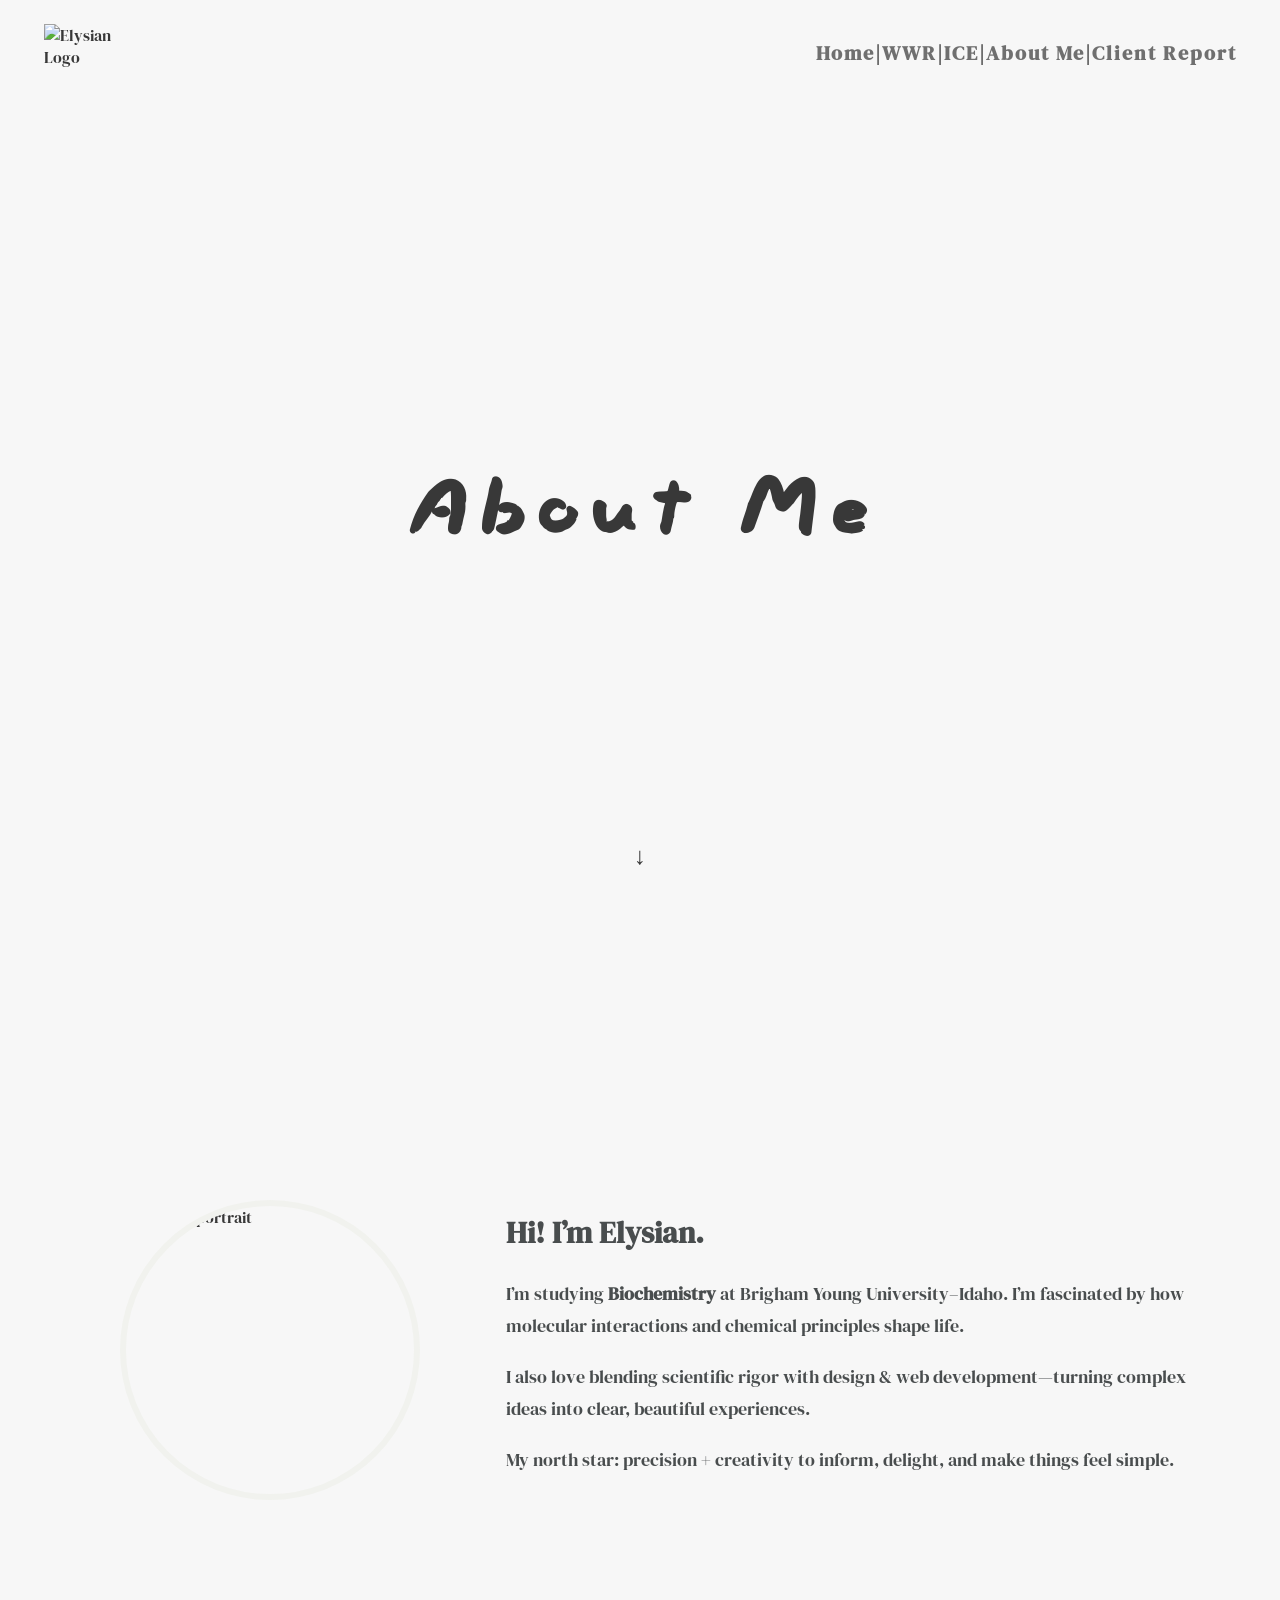
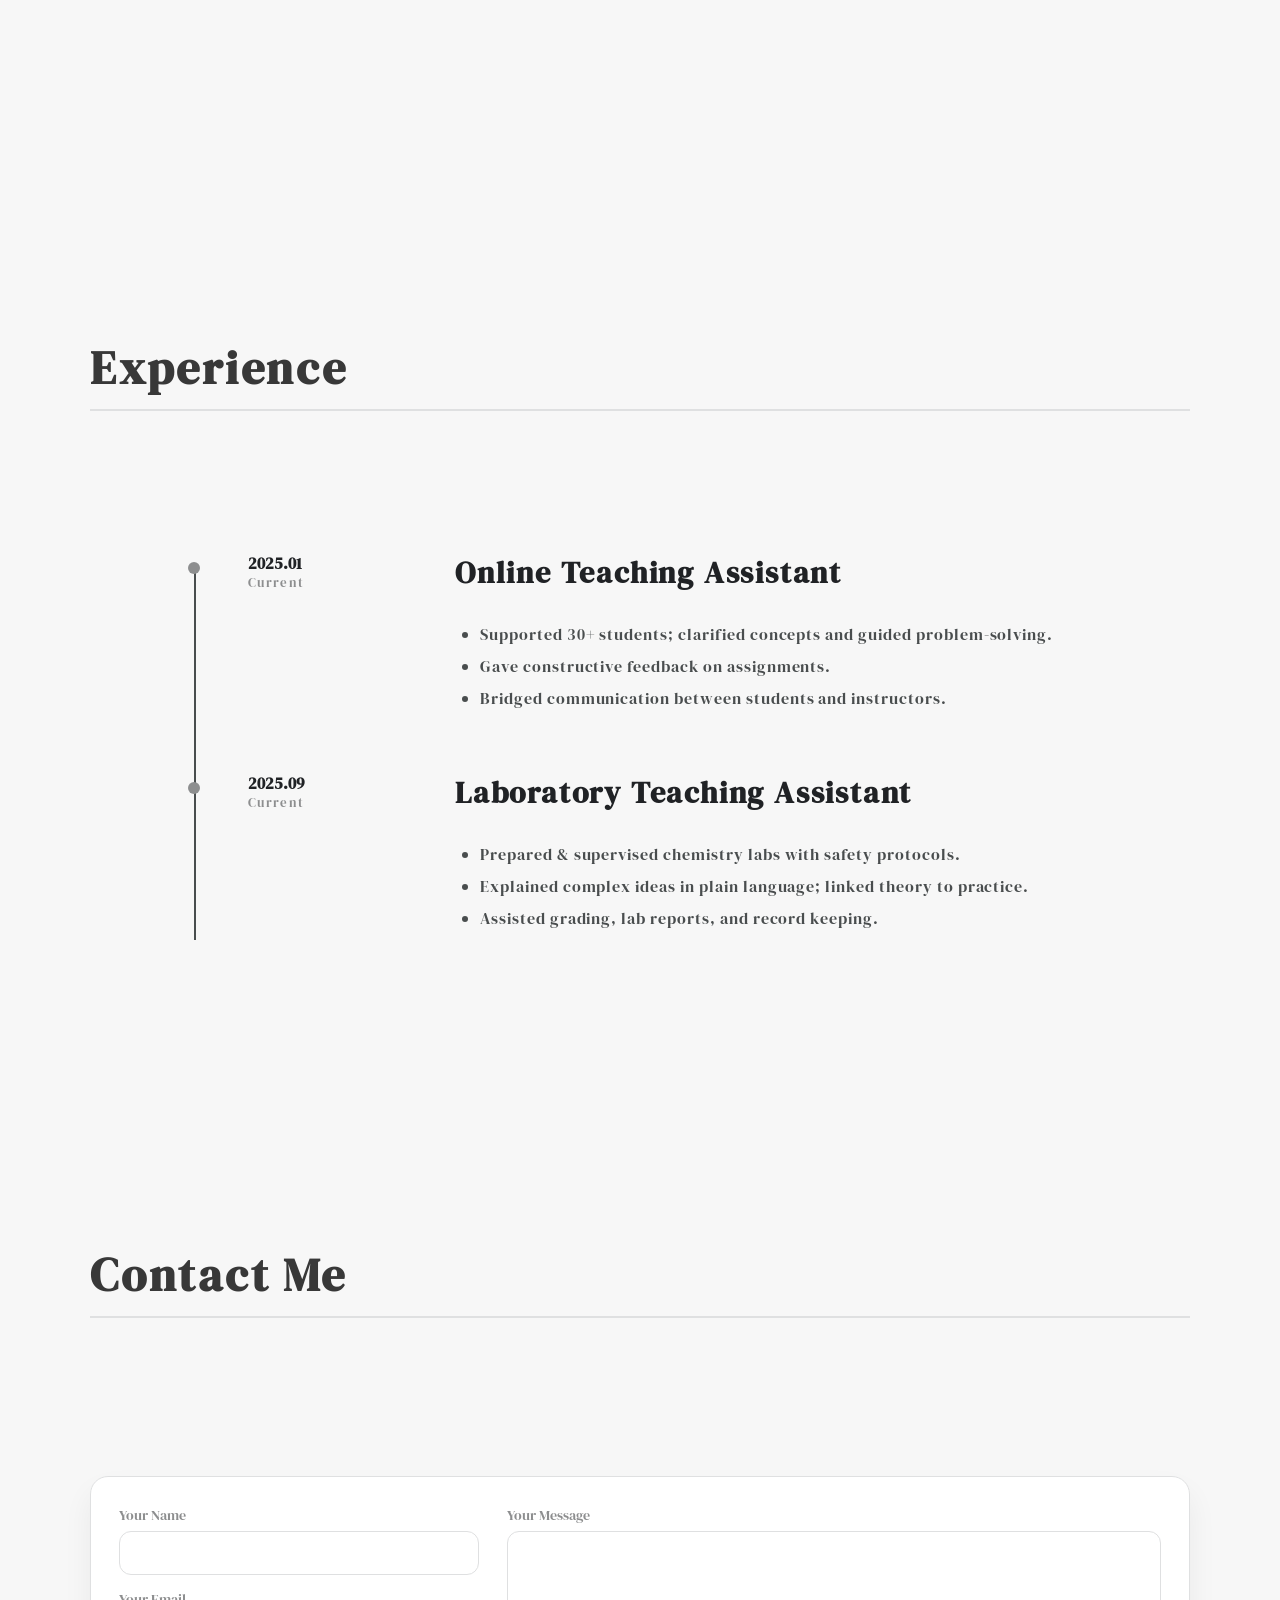
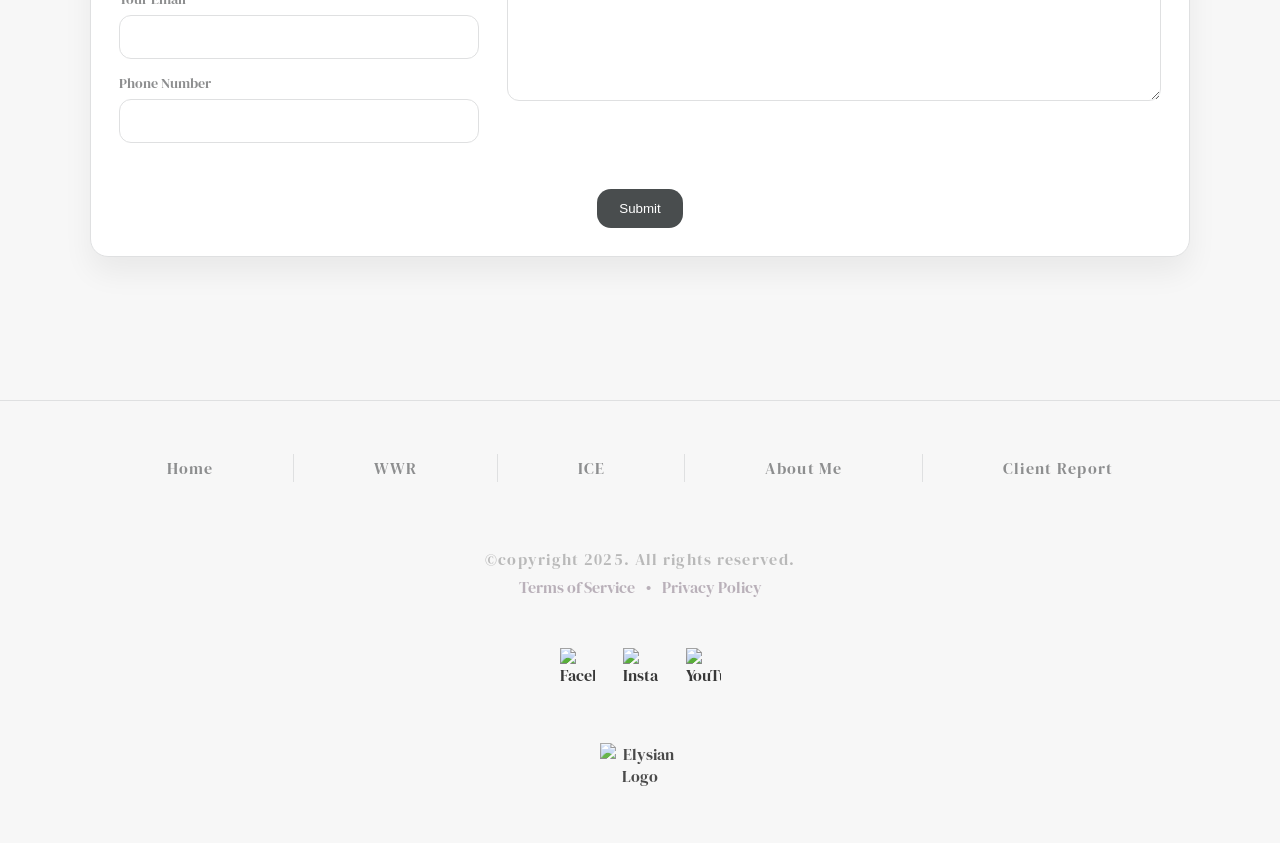
==== experience.html @ cd100fc3 "setting" ====
<!DOCTYPE html>
<html lang="en">
<head>
    <meta charset="UTF-8">
    <meta name="viewport" content="width=device-width, initial-scale=1.0">
    <link rel="stylesheet" href="experience.css">
    <title>YuHusin • Experience </title>
    <link rel="icon" href="images copy/logo_circle.ico" type="img/x-ico" />
</head>

<script>
    const footer = document.querySelector('footer, .site-footer');
    const ioFooter = new IntersectionObserver(
        ([entry]) => {
        document.body.classList.toggle('at-footer', entry.intersectionRatio > 0.35);
        },
        {
        threshold: [0, 0.35, 1],
        rootMargin: '0px 0px 0px 0px'
        }
    );

    if (footer) ioFooter.observe(footer);
</script>

<body>
    <div class="progress" aria-hidden="true"></div>
    <button id="toTop" aria-label="Baxk to top">↑</button>
    <header class="hero">
        <div class="hero_top">
            <a href=home.html><img id=logo src="images copy/logo_title.png" alt="Elysian Logo" ></a>
            <nav class="nav_header">
                <ul class="nav_list">
                    <a href="index.html">Home</a> |
                    <a href="./wwr/index.html" target="_blank">WWR</a> |
                    <a href="ICE.html">ICE</a> |
                    <a href="aboutme.html">About Me</a> |
                    <a href="client_report.html"> Client Report</a>
                </ul>
            </nav>
        </div>
        
        <div class="hero_center">
            <h1>About Me</h1>

        </div>

        <div class="scroll-down">↓</div>
    </header>
    <main>
        <section class="intro section reveal" data-delay="1">
            <div class="intro__card">
                <div class="intro__photo">
                    <img src="images copy/IMG_2912.JPG" alt="Elysian portrait">
                </div>

                <div class="intro__text">
                    <h2 class="hello">Hi! I’m <span>Elysian.</span></h2>
                    <p>
                        I’m studying <strong>Biochemistry</strong> at Brigham Young University–Idaho.
                        I’m fascinated by how molecular interactions and chemical principles shape life.
                    </p>
                    <p>
                        I also love blending scientific rigor with design & web development—turning complex ideas
                        into clear, beautiful experiences.
                    </p>
                    <p>
                        My north star: precision + creativity to inform, delight, and make things feel simple.
                    </p>
                </div>
            </div>
        </section>

        <section id="exp" class=" section experience reveal" data-delay="2">
            <h2 class="section__title left-only">Experience</h2>

            <div class="exp-grid">
            <div class="exp-date">
                <div class="date">2025.01</div>
                <div class="tick">Current</div>
            </div>
            <article class="exp-detail">
                <h3 class="role">Online Teaching Assistant</h3>
                <ul>
                    <li>Supported 30+ students; clarified concepts and guided problem-solving.</li>
                    <li>Gave constructive feedback on assignments.</li>
                    <li>Bridged communication between students and instructors.</li>
                </ul>
            </article>
            
            <div class="exp-date">
                <div class="date">2025.09</div>
                <div class="tick">Current</div>
            </div>
            <article class="exp-detail">
                <h3 class="role">Laboratory Teaching Assistant</h3>
                <ul>
                    <li>Prepared & supervised chemistry labs with safety protocols.</li>
                    <li>Explained complex ideas in plain language; linked theory to practice.</li>
                    <li>Assisted grading, lab reports, and record keeping.</li>
                </ul>
            </article>
        </section>

        <section class="contact section reveal" data-delay="3">
            <h2 class="section__title">Contact Me</h2>

            <form class="contact__form" action="#" method="post">
                <div class="form__left">
                    <label>
                        <span>Your Name</span>
                        <input type="text" name="name" required>
                    </label>

                    <label>
                        <span>Your Email</span>
                        <input type="email" name="email" required>
                    </label>

                    <label>
                        <span>Phone Number</span>
                        <input type="tel" name="phone">
                    </label>
                </div>

                <div class="form__right">
                    <label>
                        <span>Your Message</span>
                        <textarea name="message" rows="8" required></textarea>
                    </label>
                </div>

                <button class="btn" type="submit">Submit</button>
            </form>
        </section>
    </main>
    <script>
         const dots = document.querySelectorAll('.side-dots button');
        dots.forEach(btn=>{
            btn.addEventListener('click', ()=>{
                const id = btn.getAttribute('data-target');
                const el = document.querySelector(id);
                if (el) el.scrollIntoView({behavior:'smooth', block:'start'});
            });
        });

        const io = new IntersectionObserver((entries)=>{
            entries.forEach(e=>{
                if (e.isIntersecting){
                    dots.forEach(d=>d.classList.toggle('active', d.getAttribute('data-target') === '#'+e.target.id));
                }
            });
        } , {threshold:.6});
        ['#intro','#exp','#contact'].forEach(id=>{
            const el=document.querySelector(id); if(el) io.observe(el);
        });

        const root = document.documentElement;
        const toTop = document.getElementById('toTop');
        function onScroll() {
            const y = window.scrollY || 0;
            const dh = Math.max(document.body.scrollHeight, document.documentElement.scrollHeight);
            const h  = window.innerHeight;
            root.style.setProperty('--progress', Math.max(0, Math.min(1, y / (dh - h))));
            if (toTop) toTop.classList.toggle('show', y > 400);
        }
        window.addEventListener('scroll', onScroll, {passive:true});
        onScroll();
        if (toTop) toTop.addEventListener('click', () => window.scrollTo({top:0, behavior:'smooth'}));

        const ioReveal = new IntersectionObserver((entries)=>{
            entries.forEach(e => e.target.classList.toggle('is-visible', e.isIntersecting));
        }, {threshold: .2, rootMargin: "0px 0px -10% 0px"});
        document.querySelectorAll('.reveal').forEach(el => ioReveal.observe(el));

        const heroTitle = document.querySelector('.hero_center h1');
        window.addEventListener('scroll', () => {
            const dy = Math.min(40, window.scrollY * 0.08);
            if (heroTitle) heroTitle.style.transform = `translateY(${dy}px)`;
        }, {passive:true});

        const exp = document.querySelector('.experience');
        if (exp) {
            const ioExp = new IntersectionObserver(([e])=>{
                if (!e.isIntersecting) return;
            const rect = e.target.getBoundingClientRect();
            const vh   = window.innerHeight;
            const p = Math.max(0, Math.min(1, 1 - rect.top / Math.max(1, vh)));
            e.target.style.setProperty('--expProg', p.toFixed(3));
        }, {threshold: Array.from({length:10},(_,i)=>(i+1)/10)});
        ioExp.observe(exp);
        }
    </script>
</body>
<footer class="site-footer">
    <nav class="footer-nav">
        <ul>
        <li><a href="index.html">Home</a></li>
        <li><a href="/wwr/index.html">WWR</a></li>
        <li><a href="ICE.html">ICE</a></li>
        <li><a href="aboutme.html">About Me</a></li>
        <li><a href="client_report.html">Client Report</a></li>
        </ul>
    </nav>

    <p class="legal">
        ©copyright 2025. All rights reserved.
    </p>
    <p class="policies">
        <a href="#">Terms of Service</a>
        <span class="dot">•</span>
        <a href="#">Privacy Policy</a>
    </p>

    <div class="social">
        <a class="social__link facebook" href="https://facebook.com" target="_blank">
            <img src="images copy/facebook.png" data-color="images copy/facebook-Icon-color.png" alt="Facebook icon">
        </a>

        <a class="social__link instagram" href="https://instagram.com" target="_blank">
            <img src="images copy/instagram.png" data-color="images copy/instagram-Icon-color.png" alt="Instagram icon">
        </a>

        <a class="social__link youtube" href="https://youtube.com" target="_blank">
            <img src="images copy/youtube.png" data-color="images copy/youtube-Icon-color.png" alt="YouTube icon">
        </a>
    </div>
    <script>
        document.querySelectorAll('.social__link').forEach(link => {
        const img = link.querySelector('img');
        const graySrc  = img.getAttribute('src');
        const colorSrc = img.dataset.color;

        link.addEventListener('mouseenter', () => {
            img.src = colorSrc;
        });

        link.addEventListener('mouseleave', () => {
            img.src = graySrc;
        });
        });
    </script>
  <img class="footer-logo" src="images copy/logo_title.png" alt="Elysian Logo">
</footer>
---- experience.css ----
@import url('https://fonts.googleapis.com/css2?family=Slackside+One&display=swap');
@import url('https://fonts.googleapis.com/css2?family=Slackside+One&family=DM+Serif+Display:ital@0;1&display=swap');
:root{
  --ink:#202225; 
  --text:#494d4e; 
  --muted:#8d8e8f;
  --line:#dfe0e1; 
  --paper:#f1f2ee;
}

html {
    scroll-behavior : smooth;
}
*{box-sizing:border-box}
img{display: block; max-width:100% ;}
a {text-decoration: none; color:inherit;}

body {
    font-family: DM Serif Display, serif;
    margin: 0;
    padding: 0;
    background-color: #f7f7f7;
    color: #383838;
}

.reveal {
  opacity: 0;
  transform: translateY(18px) scale(.98);
  transition: opacity .6s ease, transform .6s ease;
  will-change: opacity, transform;
}

.reveal.is-visible {
  opacity: 1;
  transform: none;
}
.reveal[data-delay="1"] { transition-delay: .08s; }
.reveal[data-delay="2"] { transition-delay: .16s; }
.reveal[data-delay="3"] { transition-delay: .24s; }

.progress {
  position: fixed; inset: 0 0 auto 0; height: 3px;
  transform-origin: 0 50%;
  transform: scaleX(var(--progress, 0));
  background: linear-gradient(90deg, #494d4e, #8d8e8f);
  z-index: 9999; pointer-events: none;
  opacity: .95;
}
.hero {
    position: relative;
    min-height: 100vh;
    min-height: 100svh;
    display: flex;
    flex-direction: column;
    background: url("images copy/aboutme.jpeg") no-repeat center center/cover;
    background-attachment: fixed;
    justify-content: space-between;
    align-items: stretch;
    padding: 14px 18px;
    overflow: hidden;
    animation: heroZoom 2s ease-in-out infinite alternate;
    transition: filter 0.5s ease, background-position 0.5s ease;
}

@keyframes heroZoom {
    0% {background-size:100% auto;}
    100% {background-size: 110% auto;}
}


.hero_top {
    display: flex;
    justify-content: space-between;
    align-items: center;
    gap:16px;
}

#logo {
    width: 8%;
    height:auto;
    margin-left: 2%;
    margin-top: -2.3%;
    animation: logo-float 6s ease-in-out infinite;
    will-change: transform;
    position: fixed;
}

#logo:hover {
    animation: logo-wiggle .6s ease both;
}
@keyframes logo-float {
    0%,100% {transfrom:translateY(0);}
    50% {transform:trranslateY(-6px);}
}

@keyframes logo-wiggle {
    0% {transform: rotate(0deg) scale(1);}
    25% {transform: rotate(-4deg) scale(1.02);}
    50% {transform: rotate(3deg) scale(1.02);}
    75% {transform: rotate(-2deg) scale(1.01);}
    100% {transform: rotate(0deg) scale(1);}
}

.nav_list {
    font-family: "DM Serif Display", serif;
    font-size: 20px;
    font-weight: 900;
    overflow: hidden;
    list-style: none;
    margin: 25px;
    padding-right: 200%;
    display: flex;
    justify-self: center;
    align-items:center;
    gap: 15%;
    white-space:nowrap;
    letter-spacing: 2px;
}

.nav_list a {
    color: #6f6f6f;
    text-decoration: none;
    transition: color 0.2s ease;
    position:relative;
    animation: fadeIn 500ms ease-out both;
}

.nav_list a::after {
    content: "";
    position: absolute;
    left: 50%;
    bottom: -6px;
    transform: translateX(-50%);
    width: 0;
    height: 2px;
    background-color: #70655c; /* accent */
    border-radius: 2px;
    box-shadow: 0 0 5px #70655c80; /* soft glow */
    transition: width 0.3s ease, background-color 0.3s ease;
}

.nav_list a:hover {
    color : #3c3b3c;
    text-shadow: 0 0 5px #70655c55; /* soft text glow */
    transform: translateY(-5px);
    background-size: 100% 2px;
}

.nav_list a:hover::after {
    width: 100%;
    background-color: #494d4e;
}

.hero_center {
    flex: 1 1 auto;
    display:flex;
    flex-direction:column;
    align-items:center;
    justify-content: center;
    text-align: center;
    padding: 12px;
}

.hero_center h1{
    margin:0 0 8px;
    font-family: "Slackside One", cursive;
    font-weight:800;
    font-size: clamp(100px, 7vw, 66px);
    letter-spacing: 0.08em;
    color:#383838;
    margin:0;
    position:relative;
    transition: all 0.5s ease;
    animation: bounce-in .7s cubic-bezier(.26, .68, .3, 1.2);
    will-change: transform;
    transition: transform .2s ease;
}

.hero h1:hover{ 
    transform: translateY(-2px) scale(1.02); 
    transition: transform .01s ease; 
    animation: boop .25s ease both;
}

@keyframes bounce-in {
    0% {transform: translateY(24px) scale(.96); opacity: 0;}
    60% {transform: translateY(-6px) scale(1.02); opacity: 1;}
    100% {transform: translateY(0) scale(1);}
}

@keyframes boop {
    0% {transform: translateY(0) scale(1);}
    50% {transform: translateY(-3px) scale(1.04);}
    100% {transform: translateY(0) scale(1);}
}

.scroll-down {
    position:absolute;
    bottom: 28px;
    left:50%;
    transform: translateX(-50%);
    font-size:24px;
    color:#383838;
    animation: bounce 1.6s infinite;
}

#toTop {
  position: fixed; 
  right: 18px; 
  bottom: 18px;
  width: 44px; 
  height: 44px; 
  border-radius: 50%;
  display: grid; 
  place-items: center;
  border: 1px solid var(--line); 
  background: #fff;
  color: var(--text); 
  box-shadow: 0 10px 22px rgba(0,0,0,.12);
  transform: translateY(12px); 
  opacity: 0; 
  cursor: pointer;
  transition: transform .25s ease, opacity .25s ease, background .2s ease;
  z-index: 9999;
}
#toTop.show { transform: none; opacity: 1; }
#toTop:hover { background: #f8f8f8; }

body.at-footer #content {
    opacity: 0;
    filter: blur(4px);
    transform: translateY(6px);
    pointer-events: none;   
}

.snap{
    scroll-snap-type: y mandatory;
}

.section {
    min-height: 100vh;
    scroll-snap-align: start;
    display: grid;
    place-items: center;
    padding:clamp(32px, 6vw, 80px) 6%;
}

.section__title{
    width:100%;
    max-width: 1100px;
    font-size: clamp(28px, 4.2vw, 46px);
    letter-spacing: .06em;
    margin: 0 0 24px;
    border-bottom: 2px solid var(--line);
    padding-bottom: 10px;
}

.intro__card{
    width: min(1100px, 100%);
    display: grid;
    grid-template-columns: 360px 1fr;
    gap: clamp(24px, 5vw, 56px);
    align-items: center;
}

.intro__photo{
    display: grid;
    place-items: center;
}

.intro__photo img {
    width:300px; 
    height: 300px;
    object-fit: cover;
    border-radius: 50%;
    border: 6px solid var(--paper);
    transition: transform .25s ease, box-shadow .25s ease;
    will-change: transform;
}


.intro__photo img:hover {
    transform: perspective(800px) rotateX(6deg) rotateY(-6deg) translateZ(0);
    box-shadow: 0 20px 46px rgba(0,0,0,.16);
}
.intro__text{
    color: var(--text);
    line-height: 1.8;
    font-size: clamp(16px, 1.5vw, 18px);
}

.hello{
    margin: 0 0 10px;
    font-size: clamp(30px, 2vw, 54px);
}

.experience { --expProg: 0; } 

.exp-grid{
    width:min(1100px,100%); 
    display:grid;
    grid-template-columns:320px 1fr; 
    gap:28px 40px; 
    position:relative;
}
.exp-grid::before{ 
     content:""; 
     position:absolute; 
     left:103.5px; 
     top:20px; 
     bottom:24px; 
     width:2px; 
     background:var(--line);
    background:
    linear-gradient(#494d4e, #494d4e) left top/2px calc(var(--expProg)*100%) no-repeat,
    linear-gradient(var(--line), var(--line)) left top/2px 100% no-repeat;
}
.exp-date{
    grid-column:1; 
    align-self:start; 
    position:relative;
    padding-left:38px; 
    margin-left:120px; 
}
.exp-date::before{ 
    content:""; 
    position:absolute; 
    left:-22px; top:10px; 
    width:12px; height:12px;
    background:var(--muted); 
    border-radius:50%; 
}

.exp-date .date{ 
    color:var(--ink); 
    font-weight:700; 
}
.exp-date .tick{ 
    color:var(--muted); 
    font-size:13px; 
    letter-spacing:.1em; }

.exp-detail{
    grid-column:2; 
    padding-top:0px; 
    padding-bottom: 25px;
    margin: 0;
}
.role{ 
    margin:0 5px 25px; 
    color:var(--ink); 
    font-size: 30px; 
    letter-spacing: .06em;
}
.exp-detail ul{ 
    margin-bottom: 5px;
    padding-left:30px; 
    color:var(--text); 
    letter-spacing: .06em;
    line-height:2em; 
}

.contact__form{
    width:min(1100px,100%); 
    display:grid; 
    grid-template-columns:360px 1fr;
    gap: clamp(18px,3.5vw,28px); 
    align-items:start; 
    background:#fff;
    border:1px solid var(--line); 
    border-radius:18px; 
    padding: clamp(18px,3.5vw,28px);
    box-shadow:0 16px 30px rgba(0,0,0,.06);
}
.contact__form label{ 
    display:grid; 
    gap:6px; 
    margin-bottom:14px; 
    color:var(--text); 
}
.contact__form span{ 
    font-size:14px; 
    color:var(--muted); 
}
.contact__form input, .contact__form textarea{
    width:100%; 
    border:1px solid var(--line); 
    background:#fff; 
    border-radius:12px;
    padding:12px 14px; 
    font-family:"DM Serif Display",serif; 
    color:var(--ink);
    transition: box-shadow .2s ease, border-color .2s ease;
}
.contact__form input:focus, .contact__form textarea:focus{ 
    border-color:var(--muted); 
    box-shadow:0 0 0 3px rgba(141,142,143,.18); 
}
.btn{
    grid-column:1 / -1; 
    justify-self:center ; 
    margin-top:4px; 
    background:var(--text); 
    color:#fff;
    border:none; 
    border-radius:14px; 
    padding:12px 22px; 
    cursor:pointer;
    transition:transform .15s ease, box-shadow .2s ease, background .2s ease;
}
.btn:hover{ 
    transform:translateY(-1px); 
    box-shadow:0 10px 18px rgba(0,0,0,.12); 
}

@media (max-width: 980px){
    .intro__card{ grid-template-columns:1fr; text-align:center; }
    .exp-grid{ grid-template-columns:1fr; }
    .exp-grid::before{ display:none; }
    .exp-date{ margin-left:0; padding-left:0; }
    .exp-date::before{ left:-9999px; } /* hide dot on small screens */
    .contact__form{ grid-template-columns:1fr; }
}

.site-footer{
    position:relative;
    border-top:1px solid #dfe0e1;
    text-align:center;
    padding: 36px 4% 56px;
    z-index: 10;
}

body.at-footer .quicklinks_item,
body.at-footer .fade-up {
  transition: none !important;
}

.footer-nav {
    padding-bottom: 25px;
}
.footer-nav ul{
    list-style:none;
    margin:0 0 18px;
    padding:0;
    display:flex;
    justify-content:center;
    align-items:center;
    gap:0;
    flex-wrap:wrap;
}

.footer-nav li{
    position:relative;
    padding: 20px 80px;
}

.footer-nav li:not(:last-child)::after{
    content:"";
    position:absolute;
    right:0;
    top:50%;
    transform: translateY(-50%);
    width:1px;
    height:28px;
    background:#dfe0e1;              
}

.footer-nav a{
    color:#8d8e8f;
    font-weight:500;
    letter-spacing:.08em;
    transition: color .2s ease, transform .2s ease;
}

.footer-nav a:hover{
    color:#3c3b3c;
    transform: translateY(-2px);
}

.legal{ 
    margin: 6px 0 6px; 
    color:#b9b9b9; 
    letter-spacing: 0.08em;
}
.policies{ 
    margin: 0 0 16px; 
    color:#b9b0b9; }
.policies a{
    color:#b9b0b9;
    text-decoration:none;
    transition: color .2s ease;
}
.policies .dot{ margin: 0 8px; }

.social {
    display: flex;
    justify-content: center;
    align-items: center;
    gap: 28px;
    margin-top: 50px;
}

.social__link {
    position:relative;
    display:inline-flex;
    align-items: center;
    gap:4px;
    color:inherit;
    transition: gap .25s ease, transform .25s ease;
}

.social__link:hover{ gap:14px; } 

.social__link img {
    width:35px;
    height:35px;
    display:block;
    transition: transform 0.25s ease, opacity 0.25s ease;
}


.social__link:hover img {
    transform: scale(1.02);
}

.social__link:hover {
    opacity: 1;
    transform: translateX(0);
}

.footer-logo {
    width: 80px;
    height: auto;
    margin:60px auto 0;
    opacity: .9;
}

@media (max-width: 640px) {
    .footer-nav li {padding: 8px 16px};
    .footer-nav li::not(:last-child)::after {height: 22px};
    .social { gap:16px; }
}
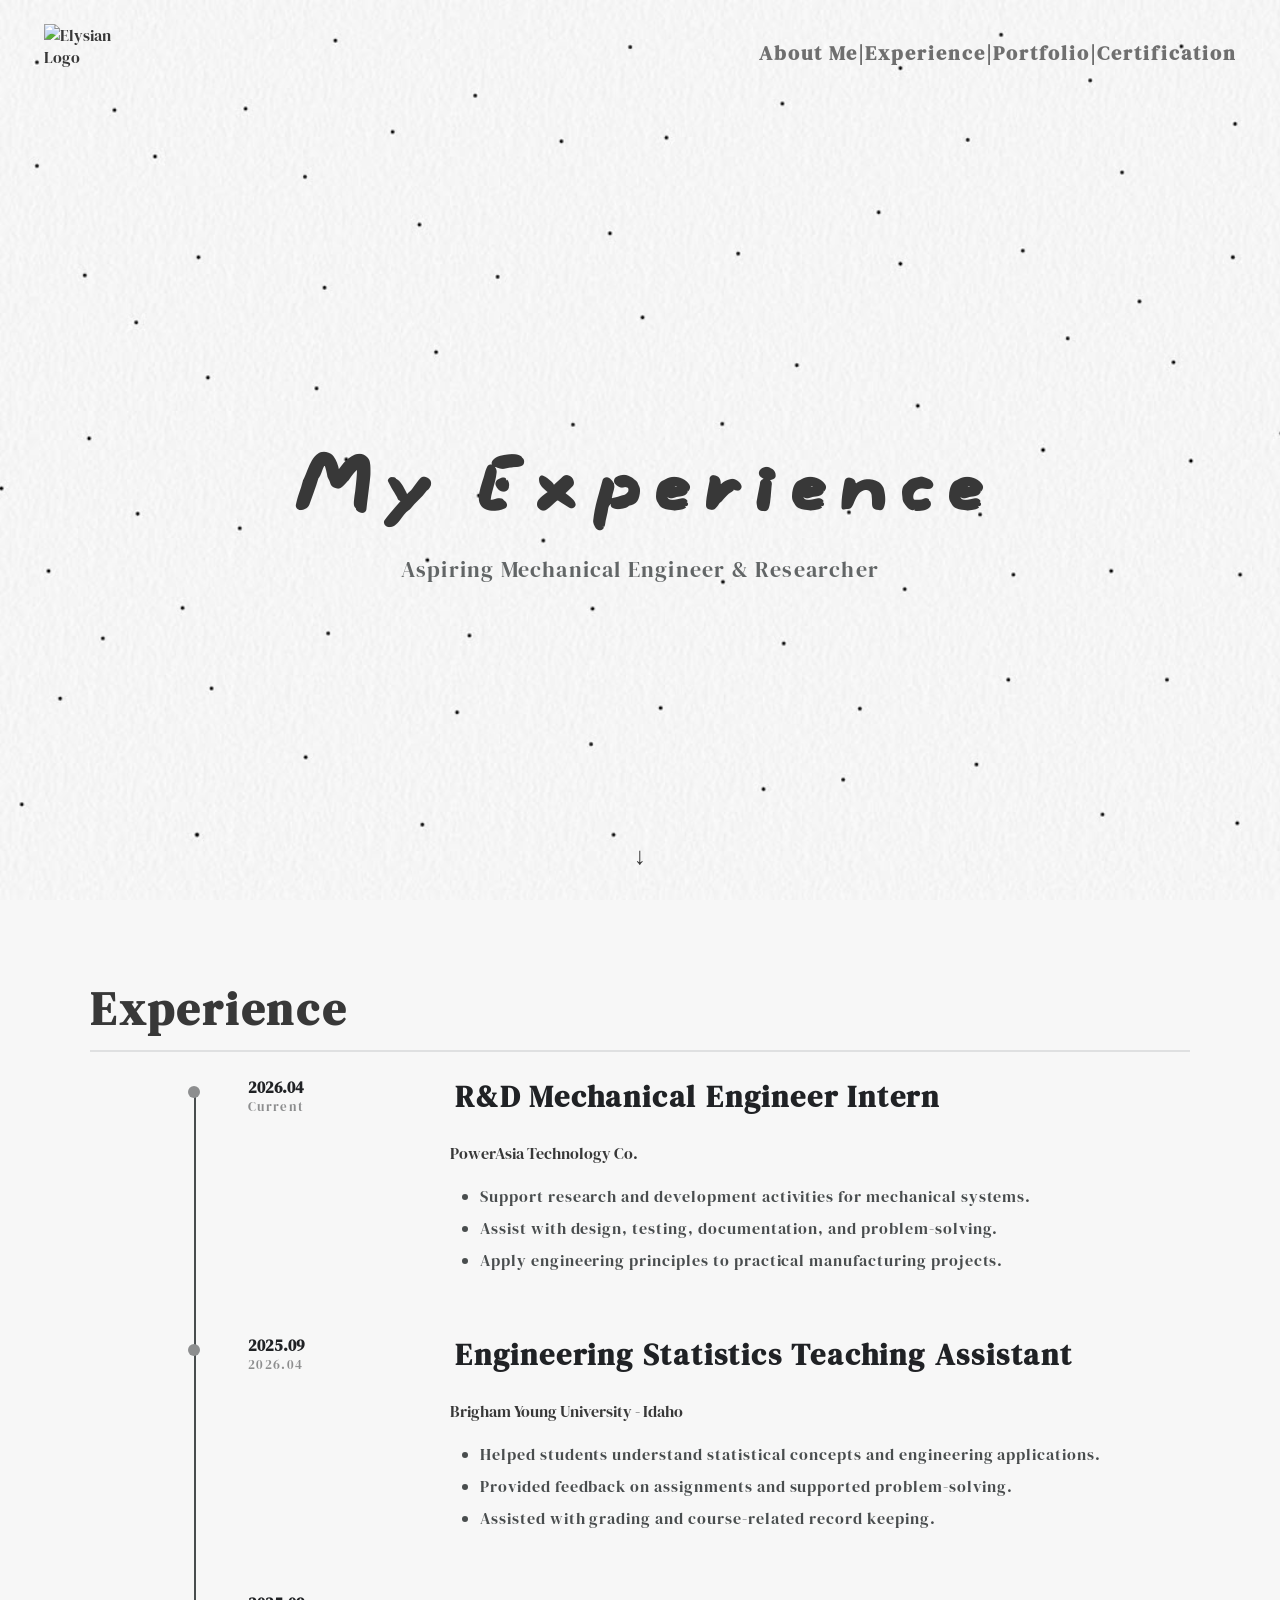
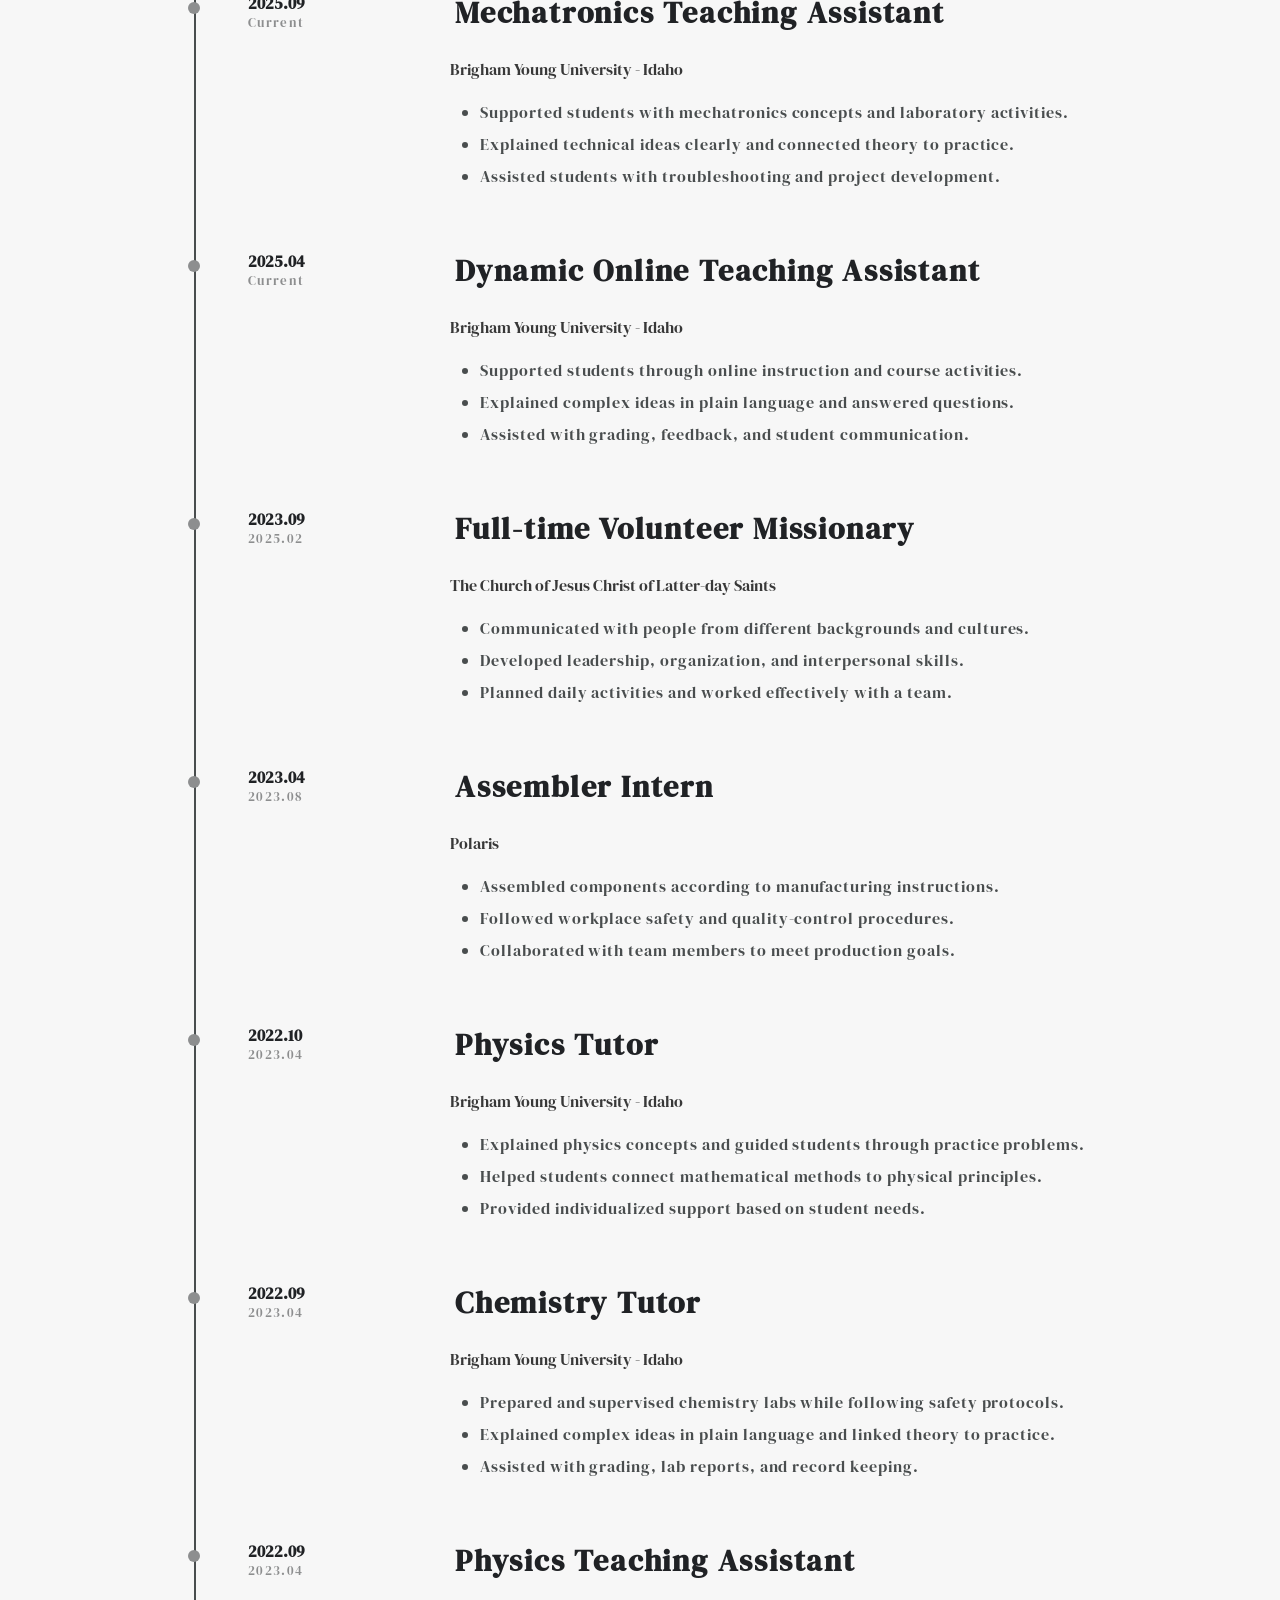
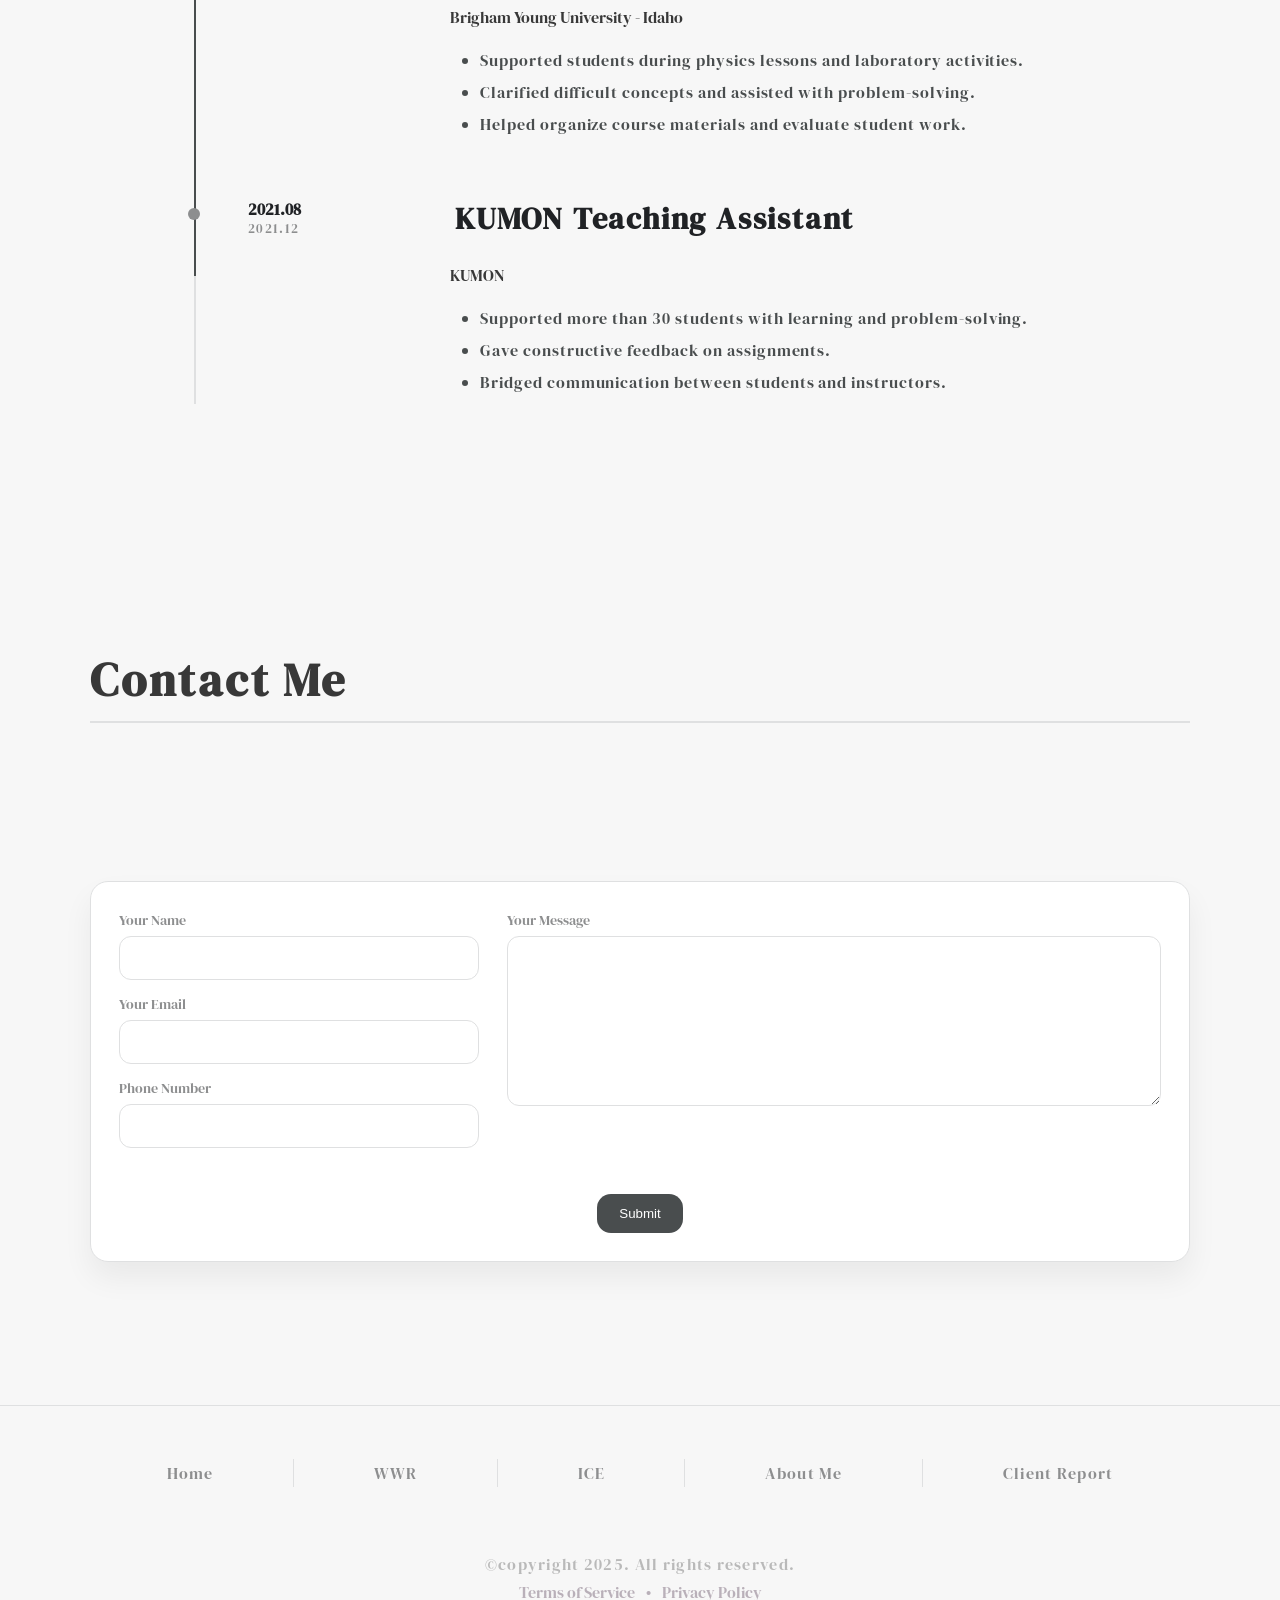
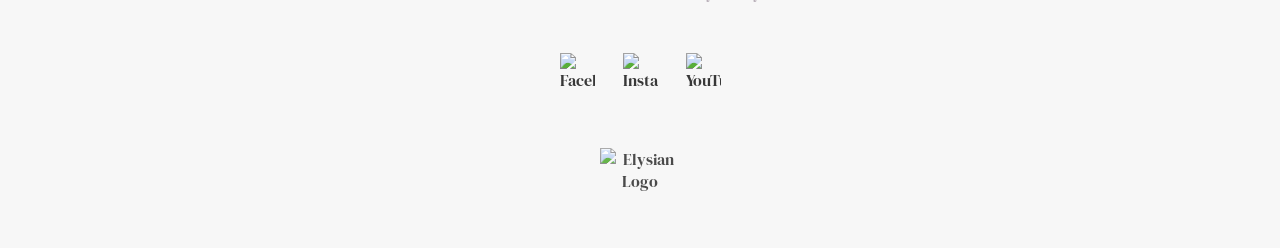
==== commit 2557f1fc: "styleing the experienc and portoflio page" ====
--- a/experience.html
+++ b/experience.html
@@ -4,8 +4,8 @@
     <meta charset="UTF-8">
     <meta name="viewport" content="width=device-width, initial-scale=1.0">
     <link rel="stylesheet" href="experience.css">
-    <title>YuHusin • Experience </title>
-    <link rel="icon" href="images copy/logo_circle.ico" type="img/x-ico" />
+    <title>YuHsin • experience </title>
+    <link rel="icon" href="images/logo_circle.ico" type="img/x-ico" />
 </head>
 
 <script>
@@ -24,82 +24,209 @@
 </script>
 
 <body>
-    <div class="progress" aria-hidden="true"></div>
-    <button id="toTop" aria-label="Baxk to top">↑</button>
-    <header class="hero">
-        <div class="hero_top">
-            <a href=home.html><img id=logo src="images copy/logo_title.png" alt="Elysian Logo" ></a>
-            <nav class="nav_header">
-                <ul class="nav_list">
-                    <a href="index.html">Home</a> |
-                    <a href="./wwr/index.html" target="_blank">WWR</a> |
-                    <a href="ICE.html">ICE</a> |
-                    <a href="aboutme.html">About Me</a> |
-                    <a href="client_report.html"> Client Report</a>
-                </ul>
-            </nav>
-        </div>
+    <button id="navBurger" class="nav-burger" aria-label="Open menu">
+        <span></span>
+        <span></span>
+        <span></span>
+    </button>
+
+    <nav id="navFlyout" class="nav-flyout">
+        <ul>
+            <li><a href="index.html">About Me</a></li>
+            <li><a href="experience.html">Experience</a></li>
+            <li><a href="portfolio.html">Portfolio</a></li>
+            <li><a href="certification.html">Certification</a></li>
+            <li><a href="https://drive.google.com/file/d/1PfCbcMhjt_pN-BeB-F36cjD4uYIp4P0H/view?usp=sharing" target="_blank">Resume</a></li>
+            <li><a href="https://www.linkedin.com/in/yuhsin-lin-237580235/" target="_blank">Linkedin</a></li>
+            <li><a href="contact.html">Contact Me</a></li>
+        </ul>
+    </nav>
+
+
+    <main id="content">
+        <header class="hero">
+            <div class="hero_top">
+                <a href=home.html><img id=logo src="images copy/logo_title.png" alt="Elysian Logo" ></a>
+                <nav class="nav_header">
+                    <ul class="nav_list">
+                        <a href="index.html">About Me</a> |
+                        <a href="experience.html">Experience</a> |
+                        <a href="portfolio.html">Portfolio</a> |
+                        <a href="certification.html">Certification</a> 
+                    </ul>
+                </nav>
+            </div>
         
-        <div class="hero_center">
-            <h1>About Me</h1>
-
-        </div>
-
-        <div class="scroll-down">↓</div>
-    </header>
+            <div class="hero_center">
+                <h1>My Experience</h1>
+                <p>Aspiring Mechanical Engineer & Researcher</p>
+            </div>
+
+            <div class="scroll-down">↓</div>
+        </header>
     <main>
-        <section class="intro section reveal" data-delay="1">
-            <div class="intro__card">
-                <div class="intro__photo">
-                    <img src="images copy/IMG_2912.JPG" alt="Elysian portrait">
-                </div>
-
-                <div class="intro__text">
-                    <h2 class="hello">Hi! I’m <span>Elysian.</span></h2>
-                    <p>
-                        I’m studying <strong>Biochemistry</strong> at Brigham Young University–Idaho.
-                        I’m fascinated by how molecular interactions and chemical principles shape life.
-                    </p>
-                    <p>
-                        I also love blending scientific rigor with design & web development—turning complex ideas
-                        into clear, beautiful experiences.
-                    </p>
-                    <p>
-                        My north star: precision + creativity to inform, delight, and make things feel simple.
-                    </p>
-                </div>
-            </div>
-        </section>
-
-        <section id="exp" class=" section experience reveal" data-delay="2">
+        <section id="exp" class="section experience reveal" data-delay="2">
             <h2 class="section__title left-only">Experience</h2>
 
             <div class="exp-grid">
-            <div class="exp-date">
-                <div class="date">2025.01</div>
-                <div class="tick">Current</div>
-            </div>
-            <article class="exp-detail">
-                <h3 class="role">Online Teaching Assistant</h3>
-                <ul>
-                    <li>Supported 30+ students; clarified concepts and guided problem-solving.</li>
-                    <li>Gave constructive feedback on assignments.</li>
-                    <li>Bridged communication between students and instructors.</li>
-                </ul>
-            </article>
+
+                <!-- 1. Current: R&D Mechanical Engineer Intern -->
+                <div class="exp-date">
+                    <div class="date">2026.04</div>
+                    <div class="tick">Current</div>
+                </div>
+                <article class="exp-detail">
+                    <h3 class="role">R&amp;D Mechanical Engineer Intern</h3>
+                    <p>PowerAsia Technology Co.</p>
+                    <ul>
+                        <li>Support research and development activities for mechanical systems.</li>
+                        <li>Assist with design, testing, documentation, and problem-solving.</li>
+                        <li>Apply engineering principles to practical manufacturing projects.</li>
+                    </ul>
+                </article>
+
+                <!-- 2. Engineering Statistics Teaching Assistant -->
+                <div class="exp-date">
+                    <div class="date">2025.09</div>
+                    <div class="tick">2026.04</div>
+                </div>
+                <article class="exp-detail">
+                    <h3 class="role">Engineering Statistics Teaching Assistant</h3>
+                    <p>Brigham Young University - Idaho</p>
+                    <ul>
+                        <li>Helped students understand statistical concepts and engineering applications.</li>
+                        <li>Provided feedback on assignments and supported problem-solving.</li>
+                        <li>Assisted with grading and course-related record keeping.</li>
+                    </ul>
+                </article>
+
+                <!-- 3. Mechatronics Teaching Assistant -->
+                <div class="exp-date">
+                    <div class="date">2025.09</div>
+                    <div class="tick">Current</div>
+                </div>
+                <article class="exp-detail">
+                    <h3 class="role">Mechatronics Teaching Assistant</h3>
+                    <p>Brigham Young University - Idaho</p>
+                    <ul>
+                        <li>Supported students with mechatronics concepts and laboratory activities.</li>
+                        <li>Explained technical ideas clearly and connected theory to practice.</li>
+                        <li>Assisted students with troubleshooting and project development.</li>
+                    </ul>
+                </article>
+
+                <!-- 4. Dynamic Online Teaching Assistant -->
+                <div class="exp-date">
+                    <div class="date">2025.04</div>
+                    <div class="tick">Current</div>
+                </div>
+                <article class="exp-detail">
+                    <h3 class="role">Dynamic Online Teaching Assistant</h3>
+                    <p>Brigham Young University - Idaho</p>
+                    <ul>
+                        <li>Supported students through online instruction and course activities.</li>
+                        <li>Explained complex ideas in plain language and answered questions.</li>
+                        <li>Assisted with grading, feedback, and student communication.</li>
+                    </ul>
+                </article>
+
+                <!-- 5. Full-time Volunteer Missionary -->
+                <div class="exp-date">
+                    <div class="date">2023.09</div>
+                    <div class="tick">2025.02</div>
+                </div>
+                <article class="exp-detail">
+                    <h3 class="role">Full-time Volunteer Missionary</h3>
+                    <p>The Church of Jesus Christ of Latter-day Saints</p>
+                    <ul>
+                        <li>Communicated with people from different backgrounds and cultures.</li>
+                        <li>Developed leadership, organization, and interpersonal skills.</li>
+                        <li>Planned daily activities and worked effectively with a team.</li>
+                    </ul>
+                </article>
+
+                <!-- 6. Assembler Intern -->
+                <div class="exp-date">
+                    <div class="date">2023.04</div>
+                    <div class="tick">2023.08</div>
+                </div>
+                <article class="exp-detail">
+                    <h3 class="role">Assembler Intern</h3>
+                    <p>Polaris</p>
+                    <ul>
+                        <li>Assembled components according to manufacturing instructions.</li>
+                        <li>Followed workplace safety and quality-control procedures.</li>
+                        <li>Collaborated with team members to meet production goals.</li>
+                    </ul>
+                </article>
+
+                <!-- 7. Physics Tutor -->
+                <div class="exp-date">
+                    <div class="date">2022.10</div>
+                    <div class="tick">2023.04</div>
+                </div>
+                <article class="exp-detail">
+                    <h3 class="role">Physics Tutor</h3>
+                    <p>Brigham Young University - Idaho</p>
+                    <ul>
+                        <li>Explained physics concepts and guided students through practice problems.</li>
+                        <li>Helped students connect mathematical methods to physical principles.</li>
+                        <li>Provided individualized support based on student needs.</li>
+                    </ul>
+                </article>
+
+                <!-- 8. Chemistry Tutor -->
+                <div class="exp-date">
+                    <div class="date">2022.09</div>
+                    <div class="tick">2023.04</div>
+                </div>
+                <article class="exp-detail">
+                    <h3 class="role">Chemistry Tutor</h3>
+                    <p>Brigham Young University - Idaho</p>
+                    <ul>
+                        <li>Prepared and supervised chemistry labs while following safety protocols.</li>
+                        <li>Explained complex ideas in plain language and linked theory to practice.</li>
+                        <li>Assisted with grading, lab reports, and record keeping.</li>
+                    </ul>
+                </article>
+
+                <!-- 9. Physics Teaching Assistant -->
+                <div class="exp-date">
+                    <div class="date">2022.09</div>
+                    <div class="tick">2023.04</div>
+                </div>
+                <article class="exp-detail">
+                    <h3 class="role">Physics Teaching Assistant</h3>
+                    <p>Brigham Young University - Idaho</p>
+                    <ul>
+                        <li>Supported students during physics lessons and laboratory activities.</li>
+                        <li>Clarified difficult concepts and assisted with problem-solving.</li>
+                        <li>Helped organize course materials and evaluate student work.</li>
+                    </ul>
+                </article>
+
+                <!-- 10. KUMON Teaching Assistant -->
+                <div class="exp-date">
+                    <div class="date">2021.08</div>
+                    <div class="tick">2021.12</div>
+                </div>
+                <article class="exp-detail">
+                    <h3 class="role">KUMON Teaching Assistant</h3>
+                    <p>KUMON</p>
+                    <ul>
+                        <li>Supported more than 30 students with learning and problem-solving.</li>
+                        <li>Gave constructive feedback on assignments.</li>
+                        <li>Bridged communication between students and instructors.</li>
+                    </ul>
+                </article>
+
+
+
             
-            <div class="exp-date">
-                <div class="date">2025.09</div>
-                <div class="tick">Current</div>
-            </div>
-            <article class="exp-detail">
-                <h3 class="role">Laboratory Teaching Assistant</h3>
-                <ul>
-                    <li>Prepared & supervised chemistry labs with safety protocols.</li>
-                    <li>Explained complex ideas in plain language; linked theory to practice.</li>
-                    <li>Assisted grading, lab reports, and record keeping.</li>
-                </ul>
-            </article>
+
+            
+
+            
         </section>
 
         <section class="contact section reveal" data-delay="3">
@@ -239,6 +366,31 @@
             img.src = graySrc;
         });
         });
+        (function () {
+            const THRESHOLD = 150; // 捲動超過 150px 就顯示漢堡
+
+            function toggleNav() {
+                document.body.classList.toggle('nav-scrolled', window.scrollY > THRESHOLD);
+            }
+
+            window.addEventListener('scroll', toggleNav, { passive: true });
+            toggleNav();
+
+            // 額外補上「點擊」也能開合，方便手機/觸控裝置使用（hover 在觸控裝置上不穩定）
+            const burger = document.getElementById('navBurger');
+            const flyout = document.getElementById('navFlyout');
+
+            burger.addEventListener('click', () => {
+                flyout.classList.toggle('force-open');
+            });
+
+            // 點選單以外的地方，收起被點開的選單
+            document.addEventListener('click', (e) => {
+                if (!flyout.contains(e.target) && !burger.contains(e.target)) {
+                    flyout.classList.remove('force-open');
+                }
+            });
+        })();
     </script>
   <img class="footer-logo" src="images copy/logo_title.png" alt="Elysian Logo">
 </footer>
--- a/experience.css
+++ b/experience.css
@@ -52,7 +52,7 @@
     min-height: 100svh;
     display: flex;
     flex-direction: column;
-    background: url("images copy/aboutme.jpeg") no-repeat center center/cover;
+    background: url("images/Empty\ Book.jpg") no-repeat center center/cover;
     background-attachment: fixed;
     justify-content: space-between;
     align-items: stretch;
@@ -150,6 +150,98 @@
     width: 100%;
     background-color: #494d4e;
 }
+.nav-burger {
+    position: fixed;
+    top: 24px;
+    right: 28px;
+    width: 52px;
+    height: 52px;
+    display: flex;
+    flex-direction: column;
+    align-items: center;
+    justify-content: center;
+    gap: 6px;
+    background:transparent;
+    border: 1px solid transparent;
+    border-radius: 50%;
+    cursor: pointer;
+    z-index: 50;
+    opacity: 0;
+    transform: translateY(-12px);
+    pointer-events: none;
+    transition: opacity .4s ease, transform .4s ease, box-shadow .3s ease;
+}
+
+body.nav-scrolled .nav-burger {
+    opacity: 1;
+    transform: translateY(0);
+    pointer-events: auto;
+}
+
+.nav-burger span {
+    display: block;
+    width: 22px;
+    height: 2px;
+    background: #494d4e;
+    border-radius: 2px;
+    transition: background .3s ease;
+}
+
+.nav-burger:hover span { background: #cd5921; }
+
+.nav-flyout {
+    position: fixed;
+    right: 0.0000000001px;
+    width: 300px;
+    height:100vh;
+    background: #f3f3f3;
+    padding: 100px 30px 15px;
+    opacity: 0;
+    transform: translateY(-10px) scale(0.98);
+    pointer-events: none;
+    transition: opacity .3s ease, transform .3s ease;
+    z-index: 45;
+}
+
+/* 滑鼠停在漢堡上，或已經移進選單裡，都保持展開 */
+body.nav-scrolled .nav-burger:hover + .nav-flyout,
+body.nav-scrolled .nav-flyout:hover,
+.nav-flyout.force-open {
+    opacity: 1;
+    transform: translateY(0) scale(1);
+    pointer-events: auto;
+}
+
+.nav-flyout ul {
+    list-style: none;
+    margin: 0;
+    padding: 0;
+    display: flex;
+    flex-direction: column;
+    gap: 4px;
+}
+
+.nav-flyout li a {
+    display: block;
+    padding: 20px 10px;
+    font-family: "DM Serif Display", serif;
+    font-size: 17px;
+    letter-spacing: .05em;
+    color: #494d4e;
+    border-radius: 8px;
+    transition: background .25s ease, color .25s ease, transform .25s ease;
+}
+
+.nav-flyout li a:hover {
+    background: #f5efe9;
+    color: #cd5921;
+    transform: translateX(4px);
+}
+
+@media (max-width: 640px) {
+    .nav-burger { top: 16px; right: 16px; }
+    .nav-flyout { top: 16px; right: 16px; width: 190px; }
+}
 
 .hero_center {
     flex: 1 1 auto;
@@ -171,9 +263,7 @@
     margin:0;
     position:relative;
     transition: all 0.5s ease;
-    animation: bounce-in .7s cubic-bezier(.26, .68, .3, 1.2);
-    will-change: transform;
-    transition: transform .2s ease;
+    animation: bounce-in .7s cubic-bezier(.26, .68, .3, 1.2)
 }
 
 .hero h1:hover{ 
@@ -194,6 +284,21 @@
     100% {transform: translateY(0) scale(1);}
 }
 
+.hero_center p {
+    font-family: "DM Serif Display", serif;
+    font-size: 22px;
+    color: #494d4e;
+    text-align: center;
+    letter-spacing: 1.2px;
+    margin-top: 15px;
+    margin-bottom: 0;
+    opacity: 0.85;
+    transition: all 0.4s ease;
+}
+
+.hero p:hover{  
+    transform: translateY(-1px);     
+}
 .scroll-down {
     position:absolute;
     bottom: 28px;
@@ -255,44 +360,6 @@
     padding-bottom: 10px;
 }
 
-.intro__card{
-    width: min(1100px, 100%);
-    display: grid;
-    grid-template-columns: 360px 1fr;
-    gap: clamp(24px, 5vw, 56px);
-    align-items: center;
-}
-
-.intro__photo{
-    display: grid;
-    place-items: center;
-}
-
-.intro__photo img {
-    width:300px; 
-    height: 300px;
-    object-fit: cover;
-    border-radius: 50%;
-    border: 6px solid var(--paper);
-    transition: transform .25s ease, box-shadow .25s ease;
-    will-change: transform;
-}
-
-
-.intro__photo img:hover {
-    transform: perspective(800px) rotateX(6deg) rotateY(-6deg) translateZ(0);
-    box-shadow: 0 20px 46px rgba(0,0,0,.16);
-}
-.intro__text{
-    color: var(--text);
-    line-height: 1.8;
-    font-size: clamp(16px, 1.5vw, 18px);
-}
-
-.hello{
-    margin: 0 0 10px;
-    font-size: clamp(30px, 2vw, 54px);
-}
 
 .experience { --expProg: 0; } 
 
@@ -535,6 +602,48 @@
     opacity: .9;
 }
 
+.footer-contact {
+    display: flex;
+    justify-content: center;
+    align-items: center;
+    flex-wrap: wrap;
+    gap: 36px;
+    padding: 4px 0 22px;
+}
+
+.footer-contact__item {
+    display: inline-flex;
+    align-items: center;
+    gap: 8px;
+    color: #8d8e8f;
+    font-size: 15px;
+    letter-spacing: .05em;
+    transition: color .2s ease, transform .2s ease;
+}
+
+.footer-contact__item svg {
+    width: 17px;
+    height: 17px;
+    flex-shrink: 0;
+    transition: stroke .2s ease;
+}
+
+.footer-contact__item:hover {
+    color: #3c3b3c;
+    transform: translateY(-2px);
+}
+
+.footer-contact__item:hover svg {
+    stroke: #cd5921;
+}
+
+@media (max-width: 640px) {
+    .footer-contact {
+        flex-direction: column;
+        gap: 14px;
+    }
+}
+
 @media (max-width: 640px) {
     .footer-nav li {padding: 8px 16px};
     .footer-nav li::not(:last-child)::after {height: 22px};
